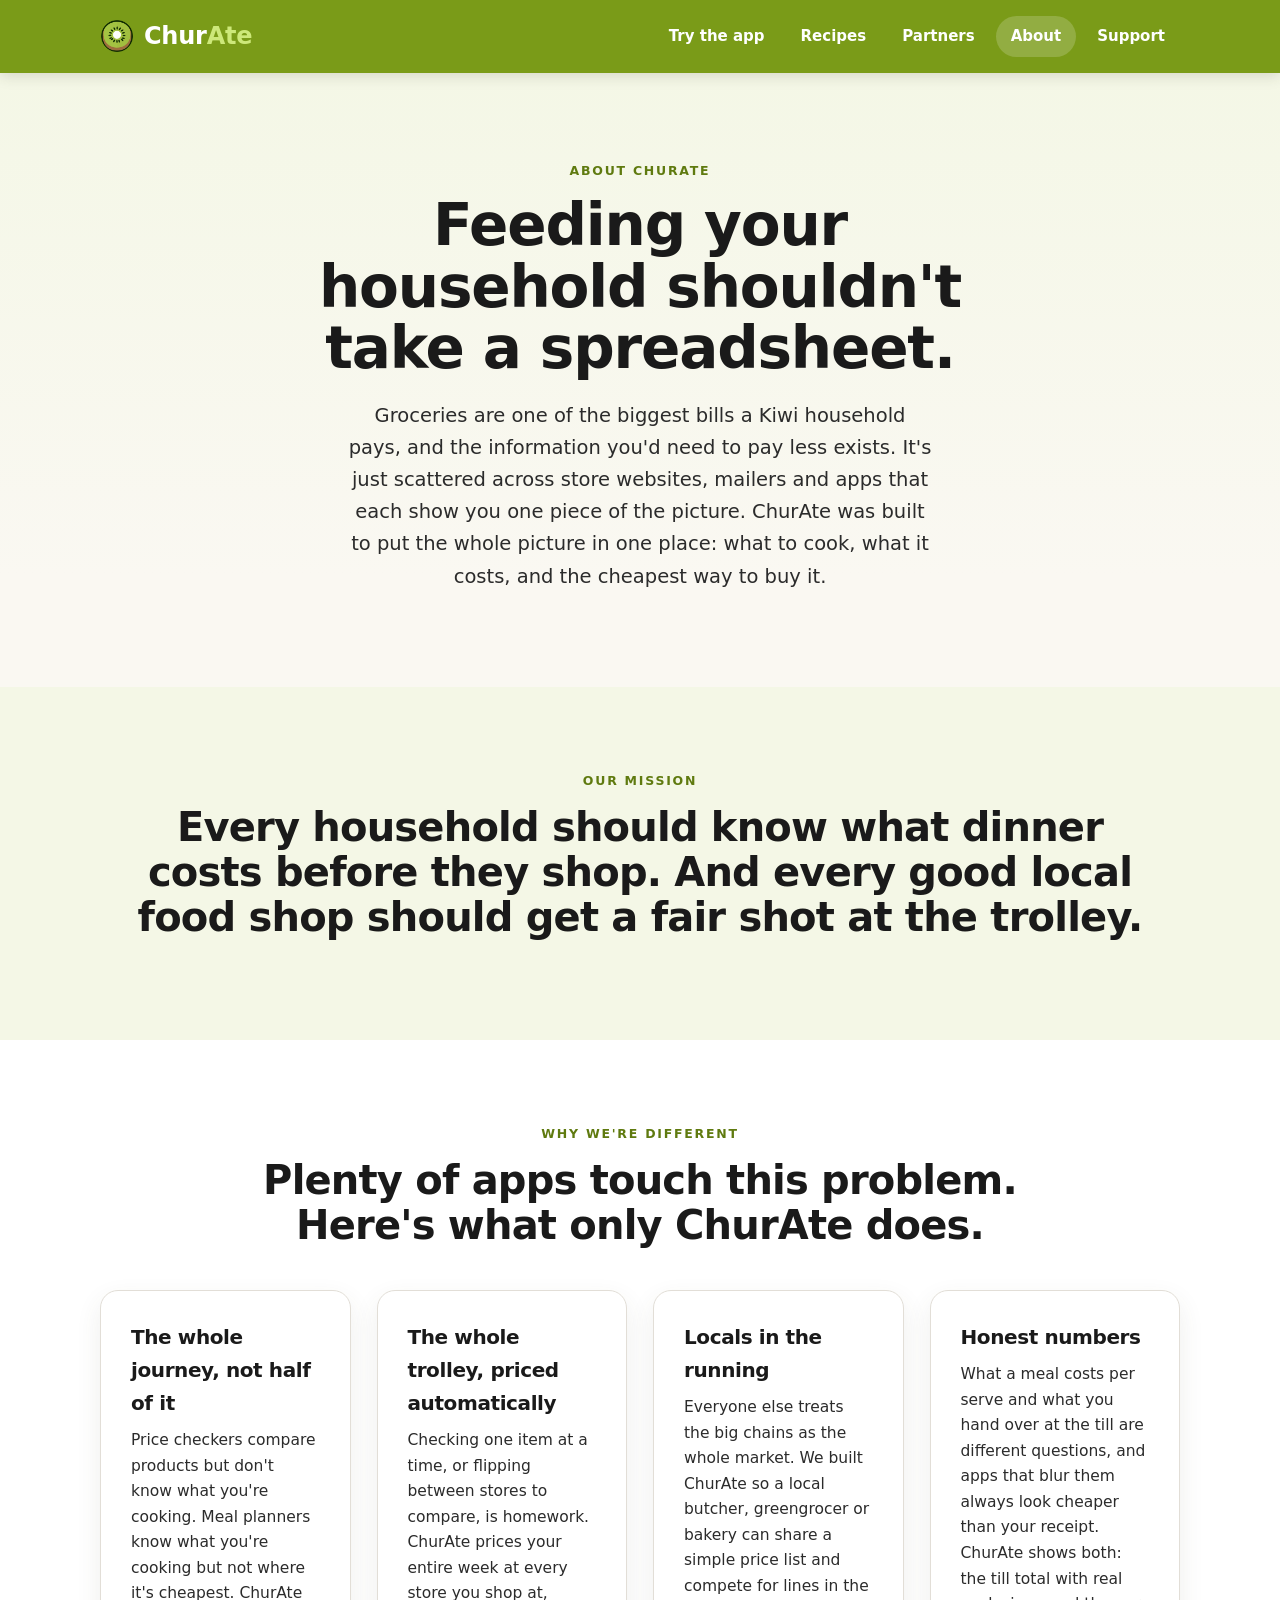
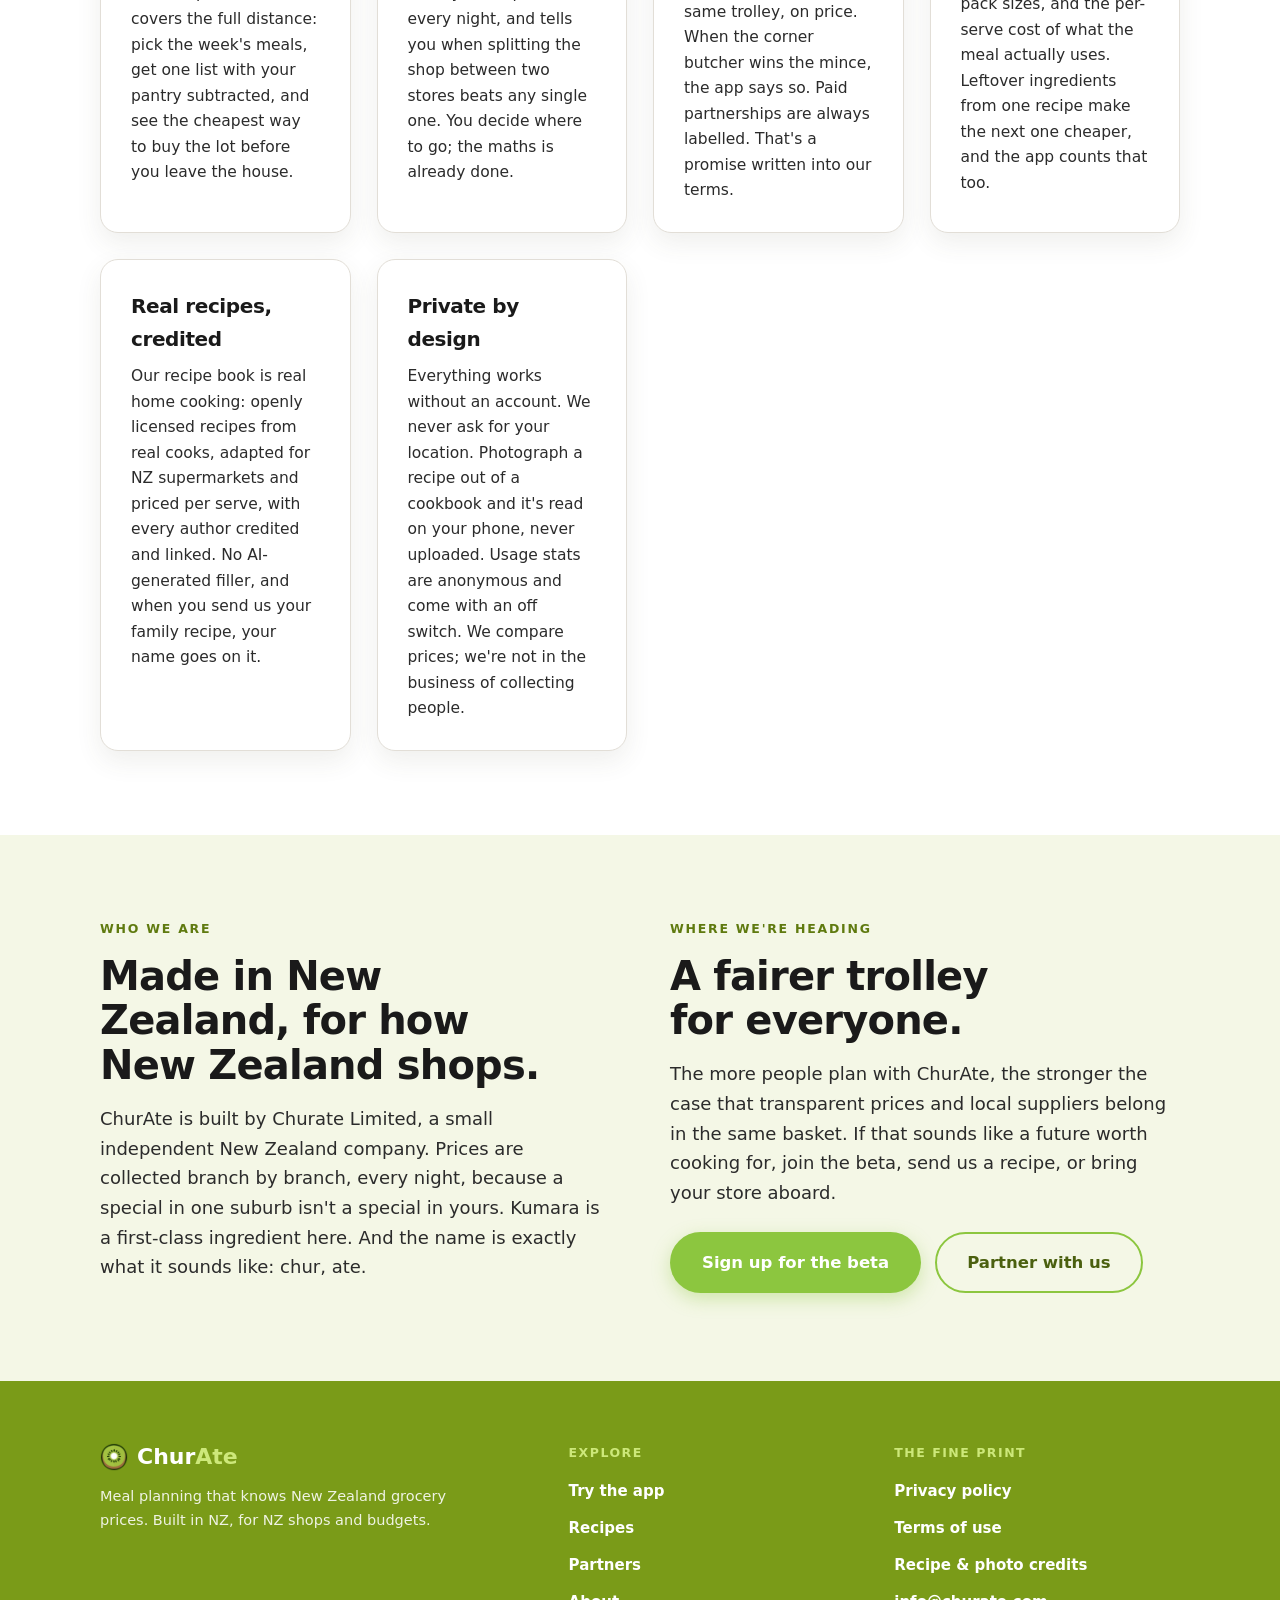
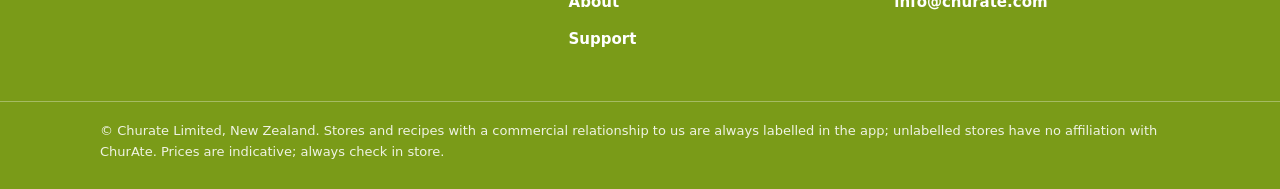
==== about.html @ 3f44a591 "About page: mission and what makes ChurAte different, no competitor names The whole-journey pitch, t" ====
<!doctype html>
<html lang="en-NZ">
<head>
<meta charset="utf-8">
<meta name="viewport" content="width=device-width, initial-scale=1">
<title>About · ChurAte</title>
<meta name="description" content="ChurAte's mission: every Kiwi household should know what dinner costs before they shop, and every good local food shop should get a fair shot at the trolley.">
<link rel="icon" type="image/png" href="logo.png">
<link rel="stylesheet" href="style.css">
</head>
<body>

<header class="masthead">
  <div class="bar">
    <a class="brand" href="/"><img src="logo.png" alt=""><span>Chur<span class="ate">Ate</span></span></a>
    <nav>
      <a href="/">Try the app</a>
      <a href="/recipes.html">Recipes</a>
      <a href="/partners.html">Partners</a>
      <a class="on" href="/about.html">About</a>
      <a href="/support.html">Support</a>
    </nav>
  </div>
</header>

<main>

<section class="hero-band">
  <div class="wrap">
    <div class="hero" style="grid-template-columns: 1fr; padding-bottom: 64px">
      <div class="center" style="max-width: 46em; margin: 0 auto">
        <p class="kicker">About ChurAte</p>
        <h1>Feeding your household shouldn't take a spreadsheet.</h1>
        <p class="lede" style="margin-left: auto; margin-right: auto">
          Groceries are one of the biggest bills a Kiwi household pays, and
          the information you'd need to pay less exists. It's just scattered
          across store websites, mailers and apps that each show you one
          piece of the picture. ChurAte was built to put the whole picture
          in one place: what to cook, what it costs, and the cheapest way
          to buy it.
        </p>
      </div>
    </div>
  </div>
</section>

<section class="band band-wash">
  <div class="wrap center">
    <p class="kicker">Our mission</p>
    <h2 style="max-width: 26em; margin-left: auto; margin-right: auto">
      Every household should know what dinner costs before they shop.
      And every good local food shop should get a fair shot at the trolley.
    </h2>
  </div>
</section>

<section class="band band-white">
  <div class="wrap center">
    <p class="kicker">Why we're different</p>
    <h2>Plenty of apps touch this problem. Here's what only ChurAte does.</h2>
    <div class="card-grid" style="text-align: left">
      <div class="card">
        <h3>The whole journey, not half of it</h3>
        <p>Price checkers compare products but don't know what you're
        cooking. Meal planners know what you're cooking but not where it's
        cheapest. ChurAte covers the full distance: pick the week's meals,
        get one list with your pantry subtracted, and see the cheapest way
        to buy the lot before you leave the house.</p>
      </div>
      <div class="card">
        <h3>The whole trolley, priced automatically</h3>
        <p>Checking one item at a time, or flipping between stores to
        compare, is homework. ChurAte prices your entire week at every
        store you shop at, every night, and tells you when splitting the
        shop between two stores beats any single one. You decide where to
        go; the maths is already done.</p>
      </div>
      <div class="card">
        <h3>Locals in the running</h3>
        <p>Everyone else treats the big chains as the whole market. We
        built ChurAte so a local butcher, greengrocer or bakery can share
        a simple price list and compete for lines in the same trolley, on
        price. When the corner butcher wins the mince, the app says so.
        Paid partnerships are always labelled. That's a promise written
        into our terms.</p>
      </div>
      <div class="card">
        <h3>Honest numbers</h3>
        <p>What a meal costs per serve and what you hand over at the till
        are different questions, and apps that blur them always look
        cheaper than your receipt. ChurAte shows both: the till total with
        real pack sizes, and the per-serve cost of what the meal actually
        uses. Leftover ingredients from one recipe make the next one
        cheaper, and the app counts that too.</p>
      </div>
      <div class="card">
        <h3>Real recipes, credited</h3>
        <p>Our recipe book is real home cooking: openly licensed recipes
        from real cooks, adapted for NZ supermarkets and priced per serve,
        with every author credited and linked. No AI-generated filler, and
        when you send us your family recipe, your name goes on it.</p>
      </div>
      <div class="card">
        <h3>Private by design</h3>
        <p>Everything works without an account. We never ask for your
        location. Photograph a recipe out of a cookbook and it's read on
        your phone, never uploaded. Usage stats are anonymous and come
        with an off switch. We compare prices; we're not in the business
        of collecting people.</p>
      </div>
    </div>
  </div>
</section>

<section class="band band-wash">
  <div class="wrap">
    <div class="split">
      <div>
        <p class="kicker">Who we are</p>
        <h2>Made in New Zealand, for how New Zealand shops.</h2>
        <p class="band-lede">
          ChurAte is built by Churate Limited, a small independent New
          Zealand company. Prices are collected branch by branch, every
          night, because a special in one suburb isn't a special in
          yours. Kumara is a first-class ingredient here. And the name is
          exactly what it sounds like: chur, ate.
        </p>
      </div>
      <div>
        <p class="kicker">Where we're heading</p>
        <h2>A fairer trolley for everyone.</h2>
        <p class="band-lede">
          The more people plan with ChurAte, the stronger the case that
          transparent prices and local suppliers belong in the same
          basket. If that sounds like a future worth cooking for, join
          the beta, send us a recipe, or bring your store aboard.
        </p>
        <div class="cta-row" style="margin-top: 24px">
          <a class="btn btn-solid" href="/beta.html">Sign up for the beta</a>
          <a class="btn btn-ghost" href="/partners.html">Partner with us</a>
        </div>
      </div>
    </div>
  </div>
</section>

</main>

<footer class="bigfoot">
  <div class="cols">
    <div>
      <div class="fbrand"><img src="logo.png" alt=""><span>Chur<span class="ate">Ate</span></span></div>
      <p class="ftag">Meal planning that knows New Zealand grocery prices.
      Built in NZ, for NZ shops and budgets.</p>
    </div>
    <div>
      <h4>Explore</h4>
      <ul>
        <li><a href="/">Try the app</a></li>
        <li><a href="/recipes.html">Recipes</a></li>
        <li><a href="/partners.html">Partners</a></li>
        <li><a href="/about.html">About</a></li>
        <li><a href="/support.html">Support</a></li>
      </ul>
    </div>
    <div>
      <h4>The fine print</h4>
      <ul>
        <li><a href="/privacy.html">Privacy policy</a></li>
        <li><a href="/terms.html">Terms of use</a></li>
        <li><a href="/credits.html">Recipe &amp; photo credits</a></li>
        <li><a href="mailto:info@churate.com">info@churate.com</a></li>
      </ul>
    </div>
  </div>
  <div class="legal"><div class="in">
    © Churate Limited, New Zealand. Stores and recipes with a commercial
    relationship to us are always labelled in the app; unlabelled stores have
    no affiliation with ChurAte. Prices are indicative; always check in store.
  </div></div>
</footer>
</body>
</html>
---- style.css ----
/* ChurAte — churate.com
   The app's exact tokens (theme.ts), worn like a website: full-bleed section
   bands, a desktop type scale, hover states, and a proper footer. Light-only
   because the app is light-only. */

:root {
  --flesh: #7A9B18;        /* primary green — the app's header */
  --flesh-dark: #5F7A0F;
  --flesh-light: #EAF0D4;
  --lime: #CDE87A;         /* wordmark "Ate" */
  --charcoal: #2B2B2B;
  --pip: #1A1A1A;
  --cream: #FAF8F2;
  --card: #FFFFFF;
  --line: #E2DED7;
  --muted: #6E6A5E;
  --green-wash: #F4F7E6;
  --warn: #8A6100;
  --brand: #8CC63F;        /* CTA green — solid buttons, like the app */
  --brand-dark: #4B600F;
  --sans: "Segoe UI", Roboto, system-ui, -apple-system, Helvetica, Arial, sans-serif;
}

* { box-sizing: border-box; }

html { background: var(--cream); scroll-behavior: smooth; }
body {
  background: var(--cream);
  color: var(--charcoal);
  font-family: var(--sans);
  font-size: 17px;
  line-height: 1.65;
  margin: 0;
  -webkit-font-smoothing: antialiased;
}

.wrap { max-width: 71rem; margin: 0 auto; padding: 0 28px; }
.wrap-narrow { max-width: 46rem; margin: 0 auto; padding: 0 28px; }

/* ------------------------------------------------ masthead (the app's) --- */
.masthead {
  background: var(--flesh);
  box-shadow: 0 2px 14px rgba(58, 58, 40, 0.18);
  position: relative;
  z-index: 5;
}
.masthead .bar {
  max-width: 71rem;
  margin: 0 auto;
  padding: 16px 28px;
  display: flex;
  align-items: center;
  gap: 22px;
  flex-wrap: wrap;
}
.masthead a.brand {
  display: flex;
  align-items: center;
  gap: 10px;
  font-size: 24px;
  font-weight: 800;
  letter-spacing: -0.01em;
  color: #FFFFFF;
  text-decoration: none;
}
.masthead a.brand img { display: block; width: 34px; height: 34px; }
.masthead a.brand .ate { color: var(--lime); }
.masthead nav { display: flex; gap: 6px; margin-left: auto; flex-wrap: wrap; }
.masthead nav a {
  font-size: 15px;
  font-weight: 700;
  color: #FFFFFF;
  text-decoration: none;
  padding: 8px 15px;
  border-radius: 999px;
  transition: background 0.15s ease;
}
.masthead nav a:hover, .masthead nav a.on { background: rgba(255, 255, 255, 0.18); }
.masthead nav a:focus-visible { outline: 2px solid var(--lime); outline-offset: 1px; }

/* ------------------------------------------------------------ headings --- */
h1, h2, h3 { color: var(--pip); letter-spacing: -0.02em; }
.kicker {
  font-size: 12.5px;
  font-weight: 800;
  letter-spacing: 0.14em;
  text-transform: uppercase;
  color: var(--flesh-dark);
  margin: 0 0 14px;
}
p, li { color: var(--charcoal); }
p { margin: 0 0 15px; }
a { color: var(--brand-dark); }
a:focus-visible { outline: 2px solid var(--brand); outline-offset: 2px; }
strong { font-weight: 700; }

/* ------------------------------------------------------- section bands --- */
/* full-bleed backgrounds with a centred column inside — website bones */
section.band { padding: 84px 0; }
section.band-white { background: var(--card); }
section.band-wash { background: var(--green-wash); }
section.band-tight { padding: 60px 0; }
.band h2 {
  font-size: clamp(28px, 3.8vw, 40px);
  font-weight: 800;
  line-height: 1.12;
  text-wrap: balance;
  margin: 0 0 16px;
}
.band .band-lede { max-width: 40em; font-size: 18px; }
.center { text-align: center; }
.center .band-lede { margin-left: auto; margin-right: auto; }

/* ---------------------------------------------------------------- hero --- */
.hero-band {
  /* a soft field of the app's wash bleeding down from the masthead */
  background: linear-gradient(180deg, var(--green-wash) 0%, var(--cream) 82%);
}
.hero {
  display: grid;
  grid-template-columns: minmax(0, 1.12fr) minmax(0, 0.88fr);
  gap: 60px;
  align-items: center;
  padding: 88px 0 96px;
}
.hero h1 {
  font-size: clamp(36px, 5.2vw, 58px);
  font-weight: 800;
  line-height: 1.06;
  text-wrap: balance;
  margin: 0 0 20px;
}
.hero .lede { font-size: 19.5px; max-width: 30em; margin: 0 0 30px; }
.cta-row { display: flex; gap: 14px; flex-wrap: wrap; align-items: center; }
.btn {
  display: inline-block;
  font-weight: 800;
  font-size: 16.5px;
  text-decoration: none;
  padding: 15px 30px;
  border-radius: 999px;
  border: 2px solid transparent;
  transition: background 0.15s ease, transform 0.15s ease, box-shadow 0.15s ease;
}
.btn-solid {
  background: var(--brand);
  color: #FFFFFF;
  box-shadow: 0 6px 18px rgba(140, 198, 63, 0.35);
}
.btn-solid:hover { background: var(--flesh-dark); transform: translateY(-2px); }
.btn-ghost { color: var(--brand-dark); border-color: var(--brand); background: transparent; }
.btn-ghost:hover { background: var(--card); transform: translateY(-2px); }
.cta-note { font-size: 14px; color: var(--muted); margin: 14px 0 0; }

/* store badges — swap these chips for real Google Play / App Store badge
   links on launch day; they sit first under the CTA on purpose */
.store-badges { display: flex; gap: 12px; flex-wrap: wrap; margin-top: 22px; }
.store-badge {
  font-size: 13.5px;
  font-weight: 700;
  color: var(--muted);
  border: 1.5px solid var(--line);
  border-radius: 12px;
  padding: 9px 16px;
  background: var(--card);
}
.store-badge small { display: block; font-weight: 400; font-size: 11.5px; }

/* the real app, framed like a phone, floating on a wash disc */
.hero-visual { position: relative; padding: 26px 0; }
.hero-visual::before {
  content: "";
  position: absolute;
  inset: 0 6%;
  background: radial-gradient(closest-side, var(--flesh-light), transparent 78%);
  z-index: 0;
}
.shot {
  position: relative;
  z-index: 1;
  width: min(310px, 78vw);
  margin: 0 auto;
  background: var(--charcoal);
  border-radius: 36px;
  padding: 10px;
  box-shadow: 0 34px 70px rgba(58, 58, 40, 0.32);
}
.shot img { display: block; width: 100%; border-radius: 27px; }
.shot-caption {
  position: relative;
  z-index: 1;
  text-align: center;
  font-size: 13px;
  color: var(--muted);
  margin-top: 16px;
}

/* ----------------------------------------------------------- card grids -- */
.card-grid {
  display: grid;
  grid-template-columns: repeat(auto-fit, minmax(250px, 1fr));
  gap: 26px;
  margin-top: 42px;
}
.card {
  background: var(--card);
  border: 1px solid var(--line);
  border-radius: 18px;
  padding: 30px 30px 28px;
  box-shadow: 0 10px 26px rgba(74, 74, 56, 0.07);
  transition: transform 0.18s ease, box-shadow 0.18s ease;
}
.band-white .card { border-color: var(--line); box-shadow: 0 10px 26px rgba(74, 74, 56, 0.09); }
.card:hover { transform: translateY(-4px); box-shadow: 0 18px 38px rgba(74, 74, 56, 0.13); }
.card h3 { font-size: 20px; font-weight: 800; margin: 0 0 8px; }
.card p { font-size: 15.5px; margin: 0; }
.card .num {
  font-size: 14px;
  font-weight: 800;
  color: #FFFFFF;
  background: var(--flesh);
  width: 30px; height: 30px;
  border-radius: 999px;
  display: flex;
  align-items: center;
  justify-content: center;
  margin-bottom: 16px;
}

/* photo / slot cards */
.menu-grid {
  display: grid;
  grid-template-columns: repeat(auto-fit, minmax(250px, 1fr));
  gap: 26px;
  margin-top: 42px;
}
.r-card {
  background: var(--card);
  border: 1px solid var(--line);
  border-radius: 18px;
  overflow: hidden;
  display: flex;
  flex-direction: column;
  box-shadow: 0 10px 26px rgba(74, 74, 56, 0.07);
  transition: transform 0.18s ease, box-shadow 0.18s ease;
}
.r-card:hover { transform: translateY(-4px); box-shadow: 0 18px 38px rgba(74, 74, 56, 0.13); }
.r-card img { width: 100%; aspect-ratio: 4 / 3; object-fit: cover; display: block; }
.r-card .r-body { padding: 18px 22px 20px; display: flex; flex-direction: column; gap: 6px; flex: 1; }
.r-card h3 { font-size: 19px; font-weight: 800; margin: 0; }
.r-card .r-meta { font-size: 12.5px; font-weight: 700; letter-spacing: 0.07em; text-transform: uppercase; color: var(--muted); }
.badge {
  align-self: flex-start;
  font-size: 12.5px;
  font-weight: 800;
  color: var(--brand-dark);
  background: var(--green-wash);
  border-radius: 999px;
  padding: 3px 12px;
}
.badge.warn { color: var(--warn); background: #FFF9EC; }
.r-card.slot {
  border-style: dashed;
  border-color: var(--brand);
  background: transparent;
  box-shadow: none;
  padding: 30px 28px;
  gap: 10px;
  align-items: flex-start;
  justify-content: center;
}
.r-card.slot:hover { transform: none; box-shadow: none; background: rgba(255, 255, 255, 0.55); }
.r-card.slot p { font-size: 15px; margin: 0; }

/* pledges (partners) */
.pledge-grid {
  display: grid;
  grid-template-columns: repeat(auto-fit, minmax(230px, 1fr));
  gap: 20px 30px;
  margin-top: 28px;
}
.pledge-grid p { margin: 0; font-size: 15.5px; }
.pledge-grid strong { display: block; color: var(--brand-dark); margin-bottom: 3px; }

.split { display: grid; grid-template-columns: minmax(0, 1fr) minmax(0, 1fr); gap: 60px; align-items: start; }
@media (max-width: 860px) { .split { grid-template-columns: 1fr; gap: 40px; } }

/* a store page, as the app draws it — partners hero (no prices) */
.store-card {
  background: var(--card);
  border: 1px solid var(--line);
  border-radius: 20px;
  overflow: hidden;
  max-width: 380px;
  margin: 0 auto;
  position: relative;
  z-index: 1;
  box-shadow: 0 26px 56px rgba(58, 58, 40, 0.2);
}
.store-card .sc-head { background: var(--flesh); color: #FFFFFF; padding: 18px 22px; }
.store-card .sc-head h3 { color: #FFFFFF; margin: 0; font-size: 20px; font-weight: 800; }
.store-card .sc-head p { color: var(--flesh-light); font-size: 13.5px; margin: 4px 0 0; }
.store-card .sc-body { padding: 20px 22px; display: grid; gap: 12px; }
.store-card .sc-row { display: flex; align-items: center; gap: 11px; font-size: 15px; }
.store-card .sc-row .dot { width: 9px; height: 9px; border-radius: 3px; background: var(--brand); flex: none; }

/* ------------------------------------------------------------ doc pages -- */
main.doc { padding: 26px 0 90px; }
main.doc h1 {
  font-size: clamp(30px, 5vw, 42px);
  font-weight: 800;
  line-height: 1.1;
  text-wrap: balance;
  margin: 40px 0 10px;
}
main.doc h2 { font-size: 22px; font-weight: 800; margin: 40px 0 10px; }
main.doc h3 { font-size: 17.5px; font-weight: 700; margin: 26px 0 6px; }
ul { margin: 0 0 15px; padding-left: 22px; }
li { margin-bottom: 7px; }
.updated { font-size: 13.5px; color: var(--muted); margin: 0 0 30px; }
.callout { border-left: 3px solid var(--brand); padding: 2px 0 2px 16px; margin: 0 0 20px; }
table { width: 100%; border-collapse: collapse; margin: 0 0 20px; font-size: 15.5px; }
th, td { text-align: left; padding: 9px 12px 9px 0; border-bottom: 1px solid var(--line); vertical-align: top; }
th { font-weight: 700; }

/* -------------------------------------------------------------- footer --- */
footer.bigfoot {
  /* the same green as the masthead — one chrome colour, top and bottom */
  background: var(--flesh);
  color: #FFFFFF;
  margin-top: 0;
}
footer.bigfoot .cols {
  max-width: 71rem;
  margin: 0 auto;
  padding: 58px 28px 40px;
  display: grid;
  grid-template-columns: 1.5fr 1fr 1fr;
  gap: 40px;
}
@media (max-width: 700px) {
  footer.bigfoot .cols { grid-template-columns: 1fr; gap: 28px; }
}
footer.bigfoot .fbrand {
  font-size: 22px;
  font-weight: 800;
  color: #FFFFFF;
  display: flex;
  align-items: center;
  gap: 9px;
}
footer.bigfoot .fbrand img { width: 28px; height: 28px; }
footer.bigfoot .fbrand .ate { color: var(--lime); }
footer.bigfoot .ftag { font-size: 14.5px; color: rgba(255, 255, 255, 0.88); margin-top: 10px; max-width: 26em; }
footer.bigfoot h4 {
  font-size: 12.5px;
  font-weight: 800;
  letter-spacing: 0.12em;
  text-transform: uppercase;
  color: var(--lime);
  margin: 4px 0 12px;
}
footer.bigfoot ul { list-style: none; margin: 0; padding: 0; }
footer.bigfoot li { margin: 0 0 9px; }
footer.bigfoot a { color: #FFFFFF; text-decoration: none; font-size: 15px; font-weight: 600; }
footer.bigfoot a:hover { text-decoration: underline; }
footer.bigfoot a:focus-visible { outline: 2px solid var(--lime); outline-offset: 2px; }
footer.bigfoot .legal {
  border-top: 1px solid rgba(255, 255, 255, 0.32);
}
footer.bigfoot .legal .in {
  max-width: 71rem;
  margin: 0 auto;
  padding: 18px 28px 26px;
  font-size: 13px;
  color: rgba(255, 255, 255, 0.88);
}

/* ---------------------------------------------------------- responsive --- */
@media (max-width: 860px) {
  section.band { padding: 56px 0; }
  .hero { grid-template-columns: 1fr; gap: 44px; padding: 52px 0 60px; }
  .hero-visual { order: 2; }
}
@media (prefers-reduced-motion: no-preference) {
  .hero > div { animation: rise 0.55s ease-out both; }
  .hero-visual { animation-delay: 0.1s; }
  @keyframes rise {
    from { opacity: 0; transform: translateY(12px); }
    to { opacity: 1; transform: none; }
  }
}
@media (prefers-reduced-motion: reduce) {
  .btn, .card, .r-card { transition: none; }
}
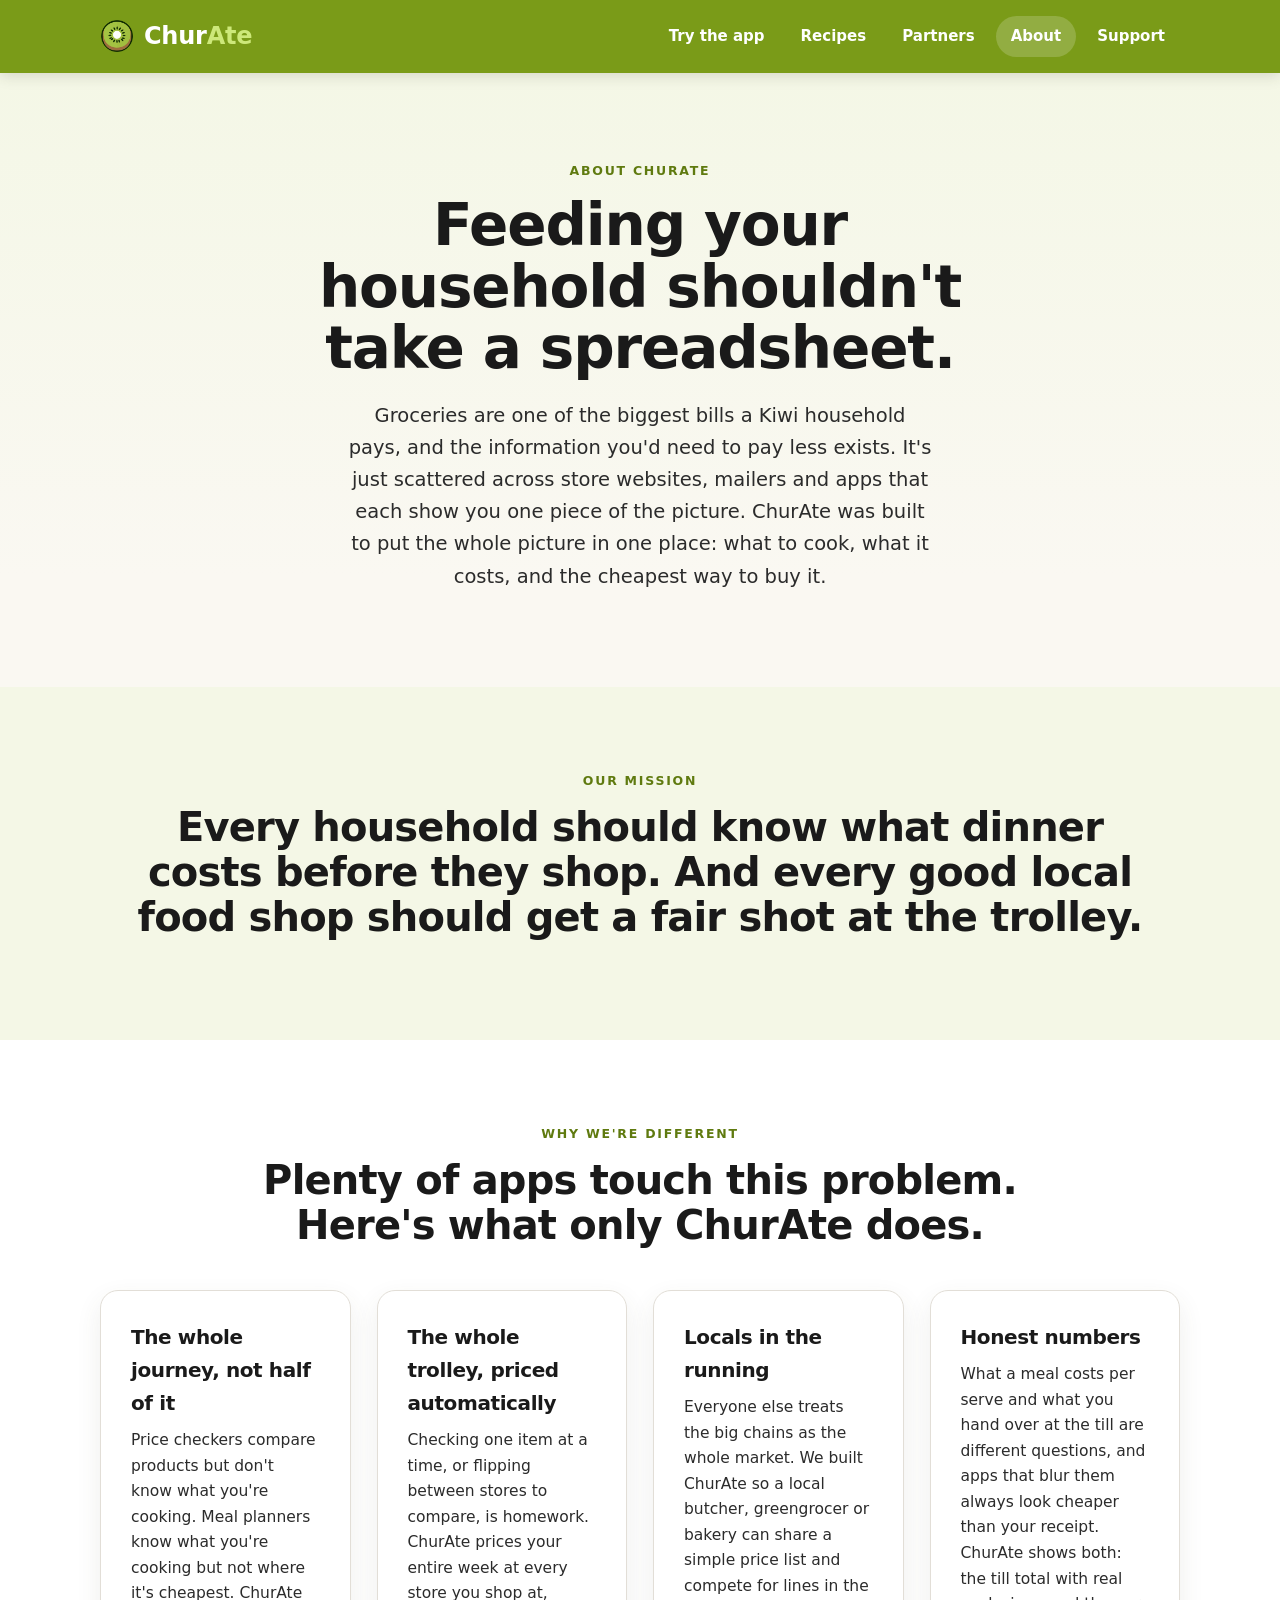
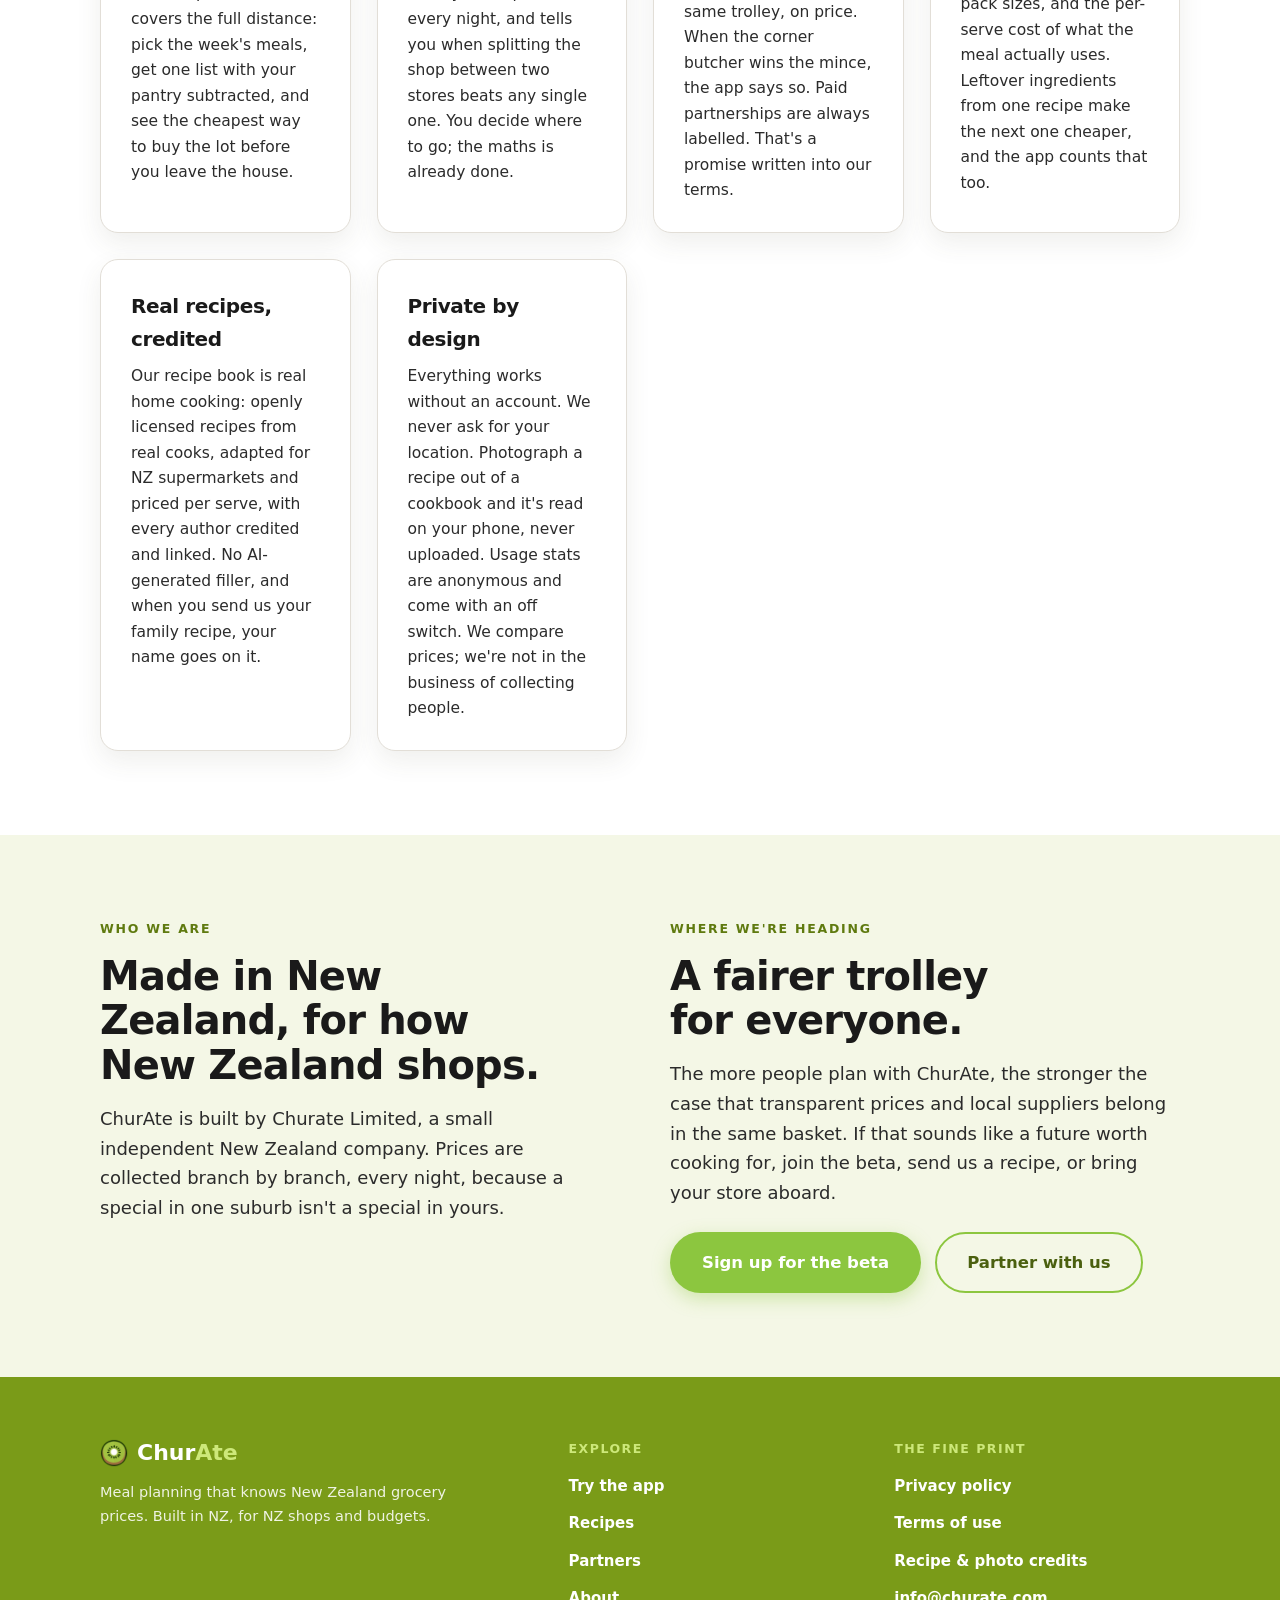
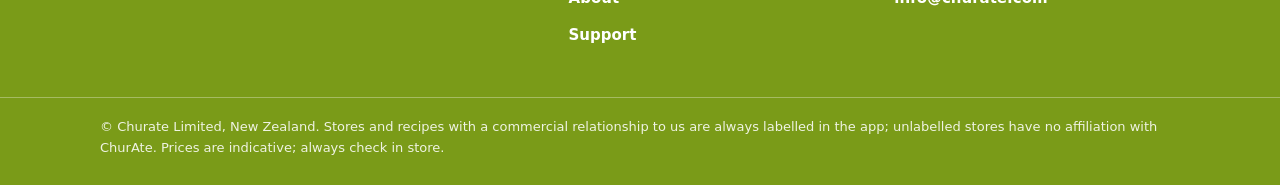
==== commit d61503bc: "About: drop the kumara and name-origin lines Co-Authored-By: Claude Fable 5 <noreply@anthropic.com>" ====
--- a/about.html
+++ b/about.html
@@ -122,8 +122,7 @@
           ChurAte is built by Churate Limited, a small independent New
           Zealand company. Prices are collected branch by branch, every
           night, because a special in one suburb isn't a special in
-          yours. Kumara is a first-class ingredient here. And the name is
-          exactly what it sounds like: chur, ate.
+          yours.
         </p>
       </div>
       <div>
